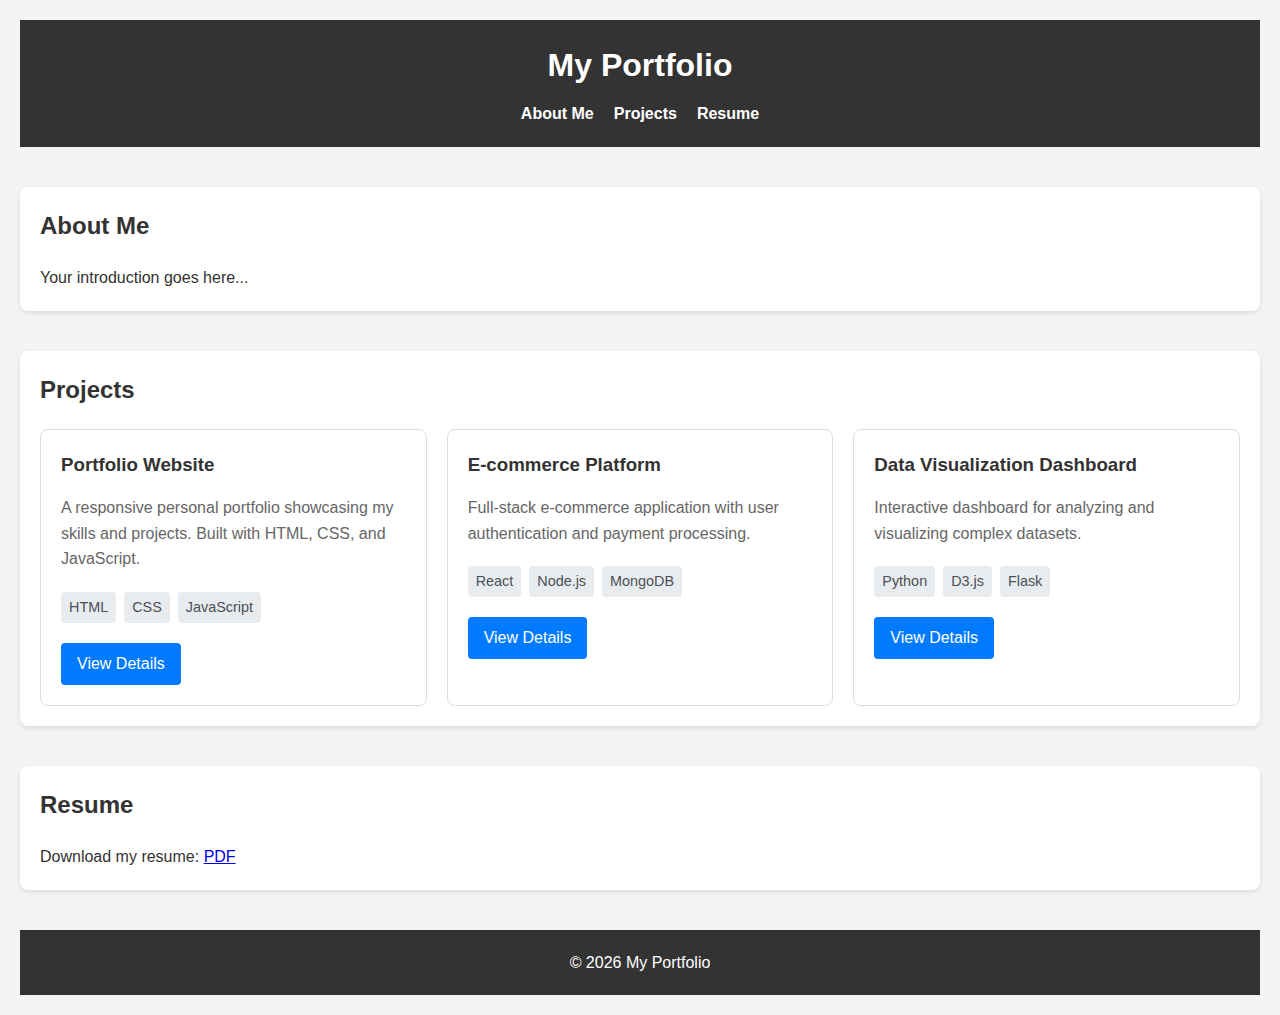
==== index.html @ 11a11910 "Initial Portfol" ====
<!DOCTYPE html>
<html lang="en">
<head>
    <meta charset="UTF-8">
    <meta name="viewport" content="width=device-width, initial-scale=1.0">
    <title>My Portfolio</title>
    <link rel="stylesheet" href="styles.css">
</head>
<body>
    <header>
        <h1>My Portfolio</h1>
        <nav>
            <ul>
                <li><a href="#about">About Me</a></li>
                <li><a href="#projects">Projects</a></li>
                <li><a href="#resume">Resume</a></li>
            </ul>
        </nav>
    </header>

    <section id="about">
        <h2>About Me</h2>
        <p>Your introduction goes here...</p>
    </section>

    <section id="projects">
        <h2>Projects</h2>
        <div class="project-grid">
            <div class="project-card">
                <h3>Portfolio Website</h3>
                <p>A responsive personal portfolio showcasing my skills and projects. Built with HTML, CSS, and JavaScript.</p>
                <div class="tech-stack">
                    <span class="tech">HTML</span>
                    <span class="tech">CSS</span>
                    <span class="tech">JavaScript</span>
                </div>
                <a href="#" class="project-link">View Details</a>
            </div>
            
            <div class="project-card">
                <h3>E-commerce Platform</h3>
                <p>Full-stack e-commerce application with user authentication and payment processing.</p>
                <div class="tech-stack">
                    <span class="tech">React</span>
                    <span class="tech">Node.js</span>
                    <span class="tech">MongoDB</span>
                </div>
                <a href="#" class="project-link">View Details</a>
            </div>
            
            <div class="project-card">
                <h3>Data Visualization Dashboard</h3>
                <p>Interactive dashboard for analyzing and visualizing complex datasets.</p>
                <div class="tech-stack">
                    <span class="tech">Python</span>
                    <span class="tech">D3.js</span>
                    <span class="tech">Flask</span>
                </div>
                <a href="#" class="project-link">View Details</a>
            </div>
        </div>
    </section>

    <section id="resume">
        <h2>Resume</h2>
        <p>Download my resume: <a href="resume.pdf">PDF</a></p>
    </section>

    <footer>
        <p>&copy; 2023 My Portfolio</p>
    </footer>

    <script src="script.js"></script>
</body>
</html>
---- styles.css ----
/* Basic Reset */
* {
    margin: 0;
    padding: 0;
    box-sizing: border-box;
}

body {
    font-family: 'Segoe UI', sans-serif;
    line-height: 1.6;
    color: #333;
    background-color: #f4f4f4;
    padding: 20px;
}

/* Header */
header {
    background: #333;
    color: #fff;
    padding: 20px 0;
    text-align: center;
}

header h1 {
    margin-bottom: 10px;
}

nav ul {
    list-style: none;
    display: flex;
    justify-content: center;
    gap: 20px;
}

nav a {
    color: #fff;
    text-decoration: none;
    font-weight: bold;
}

/* Sections */
section {
    margin: 40px 0;
    padding: 20px;
    background: #fff;
    border-radius: 8px;
    box-shadow: 0 2px 5px rgba(0,0,0,0.1);
}

h2 {
    color: #333;
    margin-bottom: 20px;
}

/* Project Grid */
.project-grid {
    display: grid;
    grid-template-columns: repeat(auto-fit, minmax(300px, 1fr));
    gap: 20px;
}

.project-card {
    background: #fff;
    padding: 20px;
    border: 1px solid #ddd;
    border-radius: 8px;
    transition: all 0.3s ease;
}

.project-card h3 {
    color: #333;
    margin-bottom: 15px;
}

.project-card p {
    color: #666;
    margin-bottom: 20px;
}

.tech-stack {
    display: flex;
    gap: 8px;
    flex-wrap: wrap;
    margin-bottom: 20px;
}

.tech {
    background: #e9ecef;
    color: #495057;
    padding: 4px 8px;
    border-radius: 4px;
    font-size: 0.9em;
}

.project-link {
    display: inline-block;
    padding: 8px 16px;
    background: #007bff;
    color: #fff;
    text-decoration: none;
    border-radius: 4px;
    transition: background 0.3s ease;
}

.project-link:hover {
    background: #0056b3;
}

/* Footer */
footer {
    text-align: center;
    margin-top: 40px;
    padding: 20px;
    background: #333;
    color: #fff;
}

/* Responsive Design */
@media (max-width: 768px) {
    nav ul {
        flex-direction: column;
        gap: 10px;
    }
    
    .project-grid {
        grid-template-columns: 1fr;
    }
}
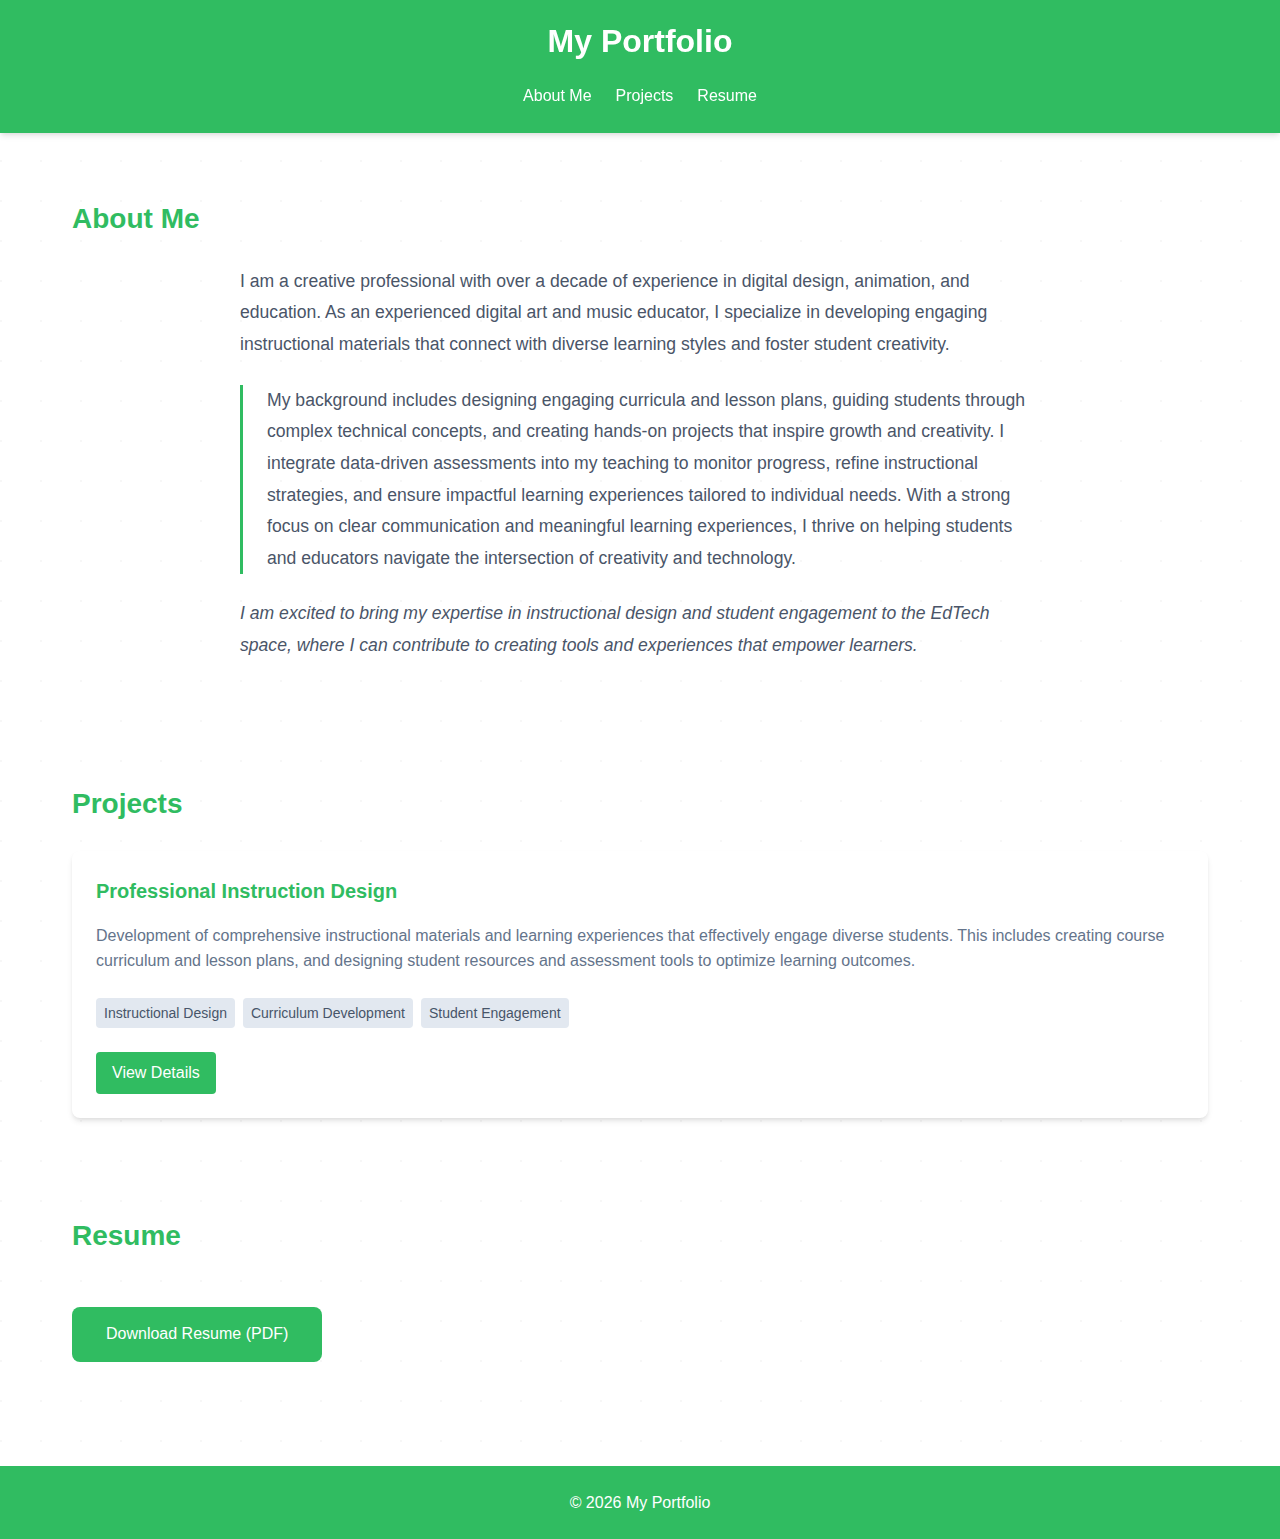
==== commit 46cfef62: "Revision 1" ====
--- a/index.html
+++ b/index.html
@@ -20,56 +20,41 @@
 
     <section id="about">
         <h2>About Me</h2>
-        <p>Your introduction goes here...</p>
+        <div class="about-content">
+            <p class="about-intro">I am a creative professional with over a decade of experience in digital design, animation, and education. As an experienced digital art and music educator, I specialize in developing engaging instructional materials that connect with diverse learning styles and foster student creativity.</p>
+            
+            <p class="about-details">My background includes designing engaging curricula and lesson plans, guiding students through complex technical concepts, and creating hands-on projects that inspire growth and creativity. I integrate data-driven assessments into my teaching to monitor progress, refine instructional strategies, and ensure impactful learning experiences tailored to individual needs. With a strong focus on clear communication and meaningful learning experiences, I thrive on helping students and educators navigate the intersection of creativity and technology.</p>
+            
+            <p class="about-conclusion">I am excited to bring my expertise in instructional design and student engagement to the EdTech space, where I can contribute to creating tools and experiences that empower learners.</p>
+        </div>
     </section>
 
     <section id="projects">
         <h2>Projects</h2>
         <div class="project-grid">
             <div class="project-card">
-                <h3>Portfolio Website</h3>
-                <p>A responsive personal portfolio showcasing my skills and projects. Built with HTML, CSS, and JavaScript.</p>
+                <h3>Professional Instruction Design</h3>
+                <p>Development of comprehensive instructional materials and learning experiences that effectively engage diverse students. This includes creating course curriculum and lesson plans, and designing student resources and assessment tools to optimize learning outcomes.</p>
                 <div class="tech-stack">
-                    <span class="tech">HTML</span>
-                    <span class="tech">CSS</span>
-                    <span class="tech">JavaScript</span>
+                    <span class="tech">Instructional Design</span>
+                    <span class="tech">Curriculum Development</span>
+                    <span class="tech">Student Engagement</span>
                 </div>
-                <a href="#" class="project-link">View Details</a>
-            </div>
-            
-            <div class="project-card">
-                <h3>E-commerce Platform</h3>
-                <p>Full-stack e-commerce application with user authentication and payment processing.</p>
-                <div class="tech-stack">
-                    <span class="tech">React</span>
-                    <span class="tech">Node.js</span>
-                    <span class="tech">MongoDB</span>
-                </div>
-                <a href="#" class="project-link">View Details</a>
-            </div>
-            
-            <div class="project-card">
-                <h3>Data Visualization Dashboard</h3>
-                <p>Interactive dashboard for analyzing and visualizing complex datasets.</p>
-                <div class="tech-stack">
-                    <span class="tech">Python</span>
-                    <span class="tech">D3.js</span>
-                    <span class="tech">Flask</span>
-                </div>
-                <a href="#" class="project-link">View Details</a>
+                <a href="project-details.html" class="project-link">View Details</a>
             </div>
         </div>
     </section>
 
     <section id="resume">
         <h2>Resume</h2>
-        <p>Download my resume: <a href="resume.pdf">PDF</a></p>
+        <a href="Tom Burke Resume.pdf" download class="download-btn">
+            Download Resume (PDF)
+        </a>
     </section>
 
     <footer>
-        <p>&copy; 2023 My Portfolio</p>
+        <p>&copy; 2025 Tom Burke | tomburke1321@gmail.com</p>
     </footer>
 
     <script src="script.js"></script>
 </body>
-</html>
--- a/styles.css
+++ b/styles.css
@@ -1,128 +1,514 @@
-/* Basic Reset */
+:root {
+    --primary-color: #30bc61;
+    --secondary-color: #259c4f;
+    --background-color: #ffffff;
+    --text-color: #1E1E1E;
+    --card-bg: #ffffff;
+    --shadow: 0 4px 6px -1px rgba(0, 0, 0, 0.1), 0 2px 4px -1px rgba(0, 0, 0, 0.06);
+}
+
+@import url('https://fonts.googleapis.com/css2?family=Poppins:wght@400;500;600;700&family=Inter:wght@400;500;600;700&display=swap');
+
 * {
     margin: 0;
     padding: 0;
     box-sizing: border-box;
 }
 
+html {
+    scroll-behavior: smooth;
+}
+
 body {
-    font-family: 'Segoe UI', sans-serif;
+    font-family: 'Poppins', 'Inter', sans-serif;
     line-height: 1.6;
-    color: #333;
-    background-color: #f4f4f4;
-    padding: 20px;
+    color: var(--text-color);
+    background-color: var(--background-color);
+    background-image: radial-gradient(circle at 1px 1px, rgba(0,0,0,0.03) 1px, transparent 0);
+    background-size: 40px 40px;
+    padding: 0;
+}
+
+/* About Section */
+.about-content {
+    max-width: 800px;
+    margin: 0 auto;
+}
+
+.about-content p {
+    margin-bottom: 1.5rem;
+    font-size: 1.1rem;
+    line-height: 1.8;
+    color: #4a5568;
+}
+
+.about-intro {
+    font-weight: 500;
+}
+
+.about-details {
+    padding-left: 1.5rem;
+    border-left: 3px solid var(--primary-color);
+}
+
+.about-conclusion {
+    font-style: italic;
+    color: var(--primary-color);
 }
 
 /* Header */
 header {
-    background: #333;
+    background: var(--primary-color);
     color: #fff;
-    padding: 20px 0;
+    padding: 1rem 0;
     text-align: center;
+    position: sticky;
+    top: 0;
+    z-index: 100;
+    box-shadow: var(--shadow);
 }
 
 header h1 {
-    margin-bottom: 10px;
+    font-size: 2rem;
+    font-weight: 700;
+    margin-bottom: 0.5rem;
 }
 
 nav ul {
     list-style: none;
     display: flex;
     justify-content: center;
-    gap: 20px;
+    gap: 1.5rem;
+    padding: 0.5rem 0;
 }
 
 nav a {
     color: #fff;
     text-decoration: none;
-    font-weight: bold;
+    font-weight: 500;
+    transition: opacity 0.2s ease;
+}
+
+nav a:hover {
+    opacity: 0.8;
 }
 
 /* Sections */
 section {
-    margin: 40px 0;
-    padding: 20px;
-    background: #fff;
-    border-radius: 8px;
-    box-shadow: 0 2px 5px rgba(0,0,0,0.1);
+    margin: 2rem auto;
+    padding: 2rem;
+    max-width: 1200px;
 }
 
 h2 {
-    color: #333;
-    margin-bottom: 20px;
+    font-size: 1.75rem;
+    font-weight: 600;
+    margin-bottom: 1.5rem;
+    color: var(--primary-color);
 }
 
 /* Project Grid */
 .project-grid {
     display: grid;
     grid-template-columns: repeat(auto-fit, minmax(300px, 1fr));
-    gap: 20px;
+    gap: 1.5rem;
 }
 
 .project-card {
-    background: #fff;
-    padding: 20px;
-    border: 1px solid #ddd;
-    border-radius: 8px;
-    transition: all 0.3s ease;
+    background: var(--card-bg);
+    padding: 1.5rem;
+    border-radius: 0.5rem;
+    box-shadow: var(--shadow);
+    transition: transform 0.2s ease, box-shadow 0.2s ease;
+}
+
+.project-card:hover {
+    transform: translateY(-5px);
+    box-shadow: 0 10px 15px -3px rgba(0, 0, 0, 0.1);
 }
 
 .project-card h3 {
-    color: #333;
-    margin-bottom: 15px;
+    font-size: 1.25rem;
+    font-weight: 600;
+    margin-bottom: 1rem;
+    color: var(--primary-color);
 }
 
 .project-card p {
-    color: #666;
-    margin-bottom: 20px;
+    color: #64748b;
+    margin-bottom: 1.5rem;
 }
 
 .tech-stack {
     display: flex;
-    gap: 8px;
+    gap: 0.5rem;
     flex-wrap: wrap;
-    margin-bottom: 20px;
+    margin-bottom: 1.5rem;
 }
 
 .tech {
-    background: #e9ecef;
-    color: #495057;
-    padding: 4px 8px;
-    border-radius: 4px;
-    font-size: 0.9em;
+    background: #e2e8f0;
+    color: #475569;
+    padding: 0.25rem 0.5rem;
+    border-radius: 0.25rem;
+    font-size: 0.875rem;
+    font-weight: 500;
 }
 
 .project-link {
     display: inline-block;
-    padding: 8px 16px;
-    background: #007bff;
+    padding: 0.5rem 1rem;
+    background: var(--primary-color);
     color: #fff;
     text-decoration: none;
-    border-radius: 4px;
-    transition: background 0.3s ease;
+    border-radius: 0.25rem;
+    font-weight: 500;
+    transition: background 0.2s ease;
 }
 
 .project-link:hover {
-    background: #0056b3;
+    background: var(--secondary-color);
+}
+
+/* Download Button */
+.download-btn {
+    display: inline-block;
+    margin: 1.5rem 0;
+    padding: 0.8rem 2rem;
+    background-color: var(--primary-color);
+    color: white;
+    text-decoration: none;
+    border-radius: 0.5rem;
+    font-weight: 500;
+    transition: all 0.2s ease;
+    border: 2px solid transparent;
+}
+
+.download-btn:hover {
+    background-color: white;
+    color: var(--primary-color);
+    border-color: var(--primary-color);
+    transform: translateY(-2px);
+    box-shadow: 0 4px 6px rgba(0, 0, 0, 0.1);
 }
 
 /* Footer */
 footer {
     text-align: center;
-    margin-top: 40px;
-    padding: 20px;
-    background: #333;
+    padding: 1.5rem;
+    background: var(--primary-color);
     color: #fff;
+    margin-top: 3rem;
 }
 
 /* Responsive Design */
 @media (max-width: 768px) {
+    section {
+        padding: 1rem;
+    }
+    
     nav ul {
         flex-direction: column;
-        gap: 10px;
+        gap: 0.75rem;
     }
     
     .project-grid {
         grid-template-columns: 1fr;
     }
 }
+
+/* Image Styles */
+.responsive-image {
+    width: 100%;
+    height: auto;
+    display: block;
+    transition: transform 0.3s ease;
+    max-height: none;
+    object-fit: contain;
+    margin: 1rem 0;
+}
+
+.student-resources h3 {
+    text-align: center;
+    margin-top: 3rem;
+    margin-bottom: 1.5rem;
+}
+
+.student-resources img {
+    max-height: 800px;
+    width: 100%;
+    height: auto;
+    object-fit: contain;
+    margin: 2rem 0;
+}
+
+.student-resources .instructions-image {
+    max-height: 800px;
+    width: 100%;
+    height: auto;
+    object-fit: contain;
+    margin: 2rem 0;
+}
+
+.teacher-example-image {
+    max-height: 1000px;
+    width: 100%;
+    height: auto;
+    object-fit: contain;
+    margin: 2rem 0;
+}
+
+.image-caption-container {
+    margin: 2rem 0;
+    text-align: center;
+}
+
+.image-caption-container img {
+    max-height: 600px !important;
+    width: 100%;
+    height: auto;
+    object-fit: contain;
+}
+
+.image-caption {
+    margin-top: 0.5rem;
+    font-size: 0.9rem;
+    color: #666;
+    font-style: italic;
+}
+
+.handouts-grid {
+    display: grid;
+    grid-template-columns: repeat(auto-fit, minmax(400px, 1fr));
+    gap: 2rem;
+    margin: 2rem 0;
+}
+
+.handouts-grid img {
+    width: 100%;
+    height: auto;
+    max-height: 800px;
+    object-fit: contain;
+}
+
+/* Student Work Gallery */
+.student-work {
+    margin: 4rem 0;
+}
+
+.gallery {
+    display: grid;
+    grid-template-columns: repeat(auto-fit, minmax(250px, 1fr));
+    gap: 1.5rem;
+    margin: 2rem 0;
+}
+
+.gallery-item {
+    position: relative;
+    overflow: hidden;
+    border-radius: 0.5rem;
+    cursor: pointer;
+    transition: transform 0.3s ease;
+}
+
+.gallery-item img {
+    width: 100%;
+    height: 200px;
+    object-fit: cover;
+    display: block;
+    transition: transform 0.3s ease;
+}
+
+.gallery-item:hover img {
+    transform: scale(1.05);
+}
+
+/* Lightbox Styles */
+.lightbox {
+    display: none;
+    position: fixed;
+    z-index: 1000;
+    left: 0;
+    top: 0;
+    width: 100%;
+    height: 100%;
+    background-color: rgba(0, 0, 0, 0.9);
+    justify-content: center;
+    align-items: center;
+}
+
+.lightbox.active {
+    display: flex;
+}
+
+.lightbox-content {
+    position: relative;
+    max-width: 90%;
+    max-height: 90%;
+}
+
+.lightbox-img {
+    max-width: 100%;
+    max-height: 80vh;
+    object-fit: contain;
+    border-radius: 0.5rem;
+}
+
+.lightbox-close {
+    position: absolute;
+    top: 20px;
+    right: 30px;
+    color: white;
+    font-size: 40px;
+    font-weight: bold;
+    cursor: pointer;
+    transition: opacity 0.3s ease;
+}
+
+.lightbox-close:hover {
+    opacity: 0.7;
+}
+
+.lightbox-nav {
+    position: absolute;
+    top: 50%;
+    transform: translateY(-50%);
+    color: white;
+    font-size: 40px;
+    cursor: pointer;
+    padding: 10px;
+    background-color: rgba(0, 0, 0, 0.5);
+    border-radius: 50%;
+    transition: opacity 0.3s ease;
+}
+
+.lightbox-nav:hover {
+    opacity: 0.7;
+}
+
+.lightbox-prev {
+    left: 30px;
+}
+
+.lightbox-next {
+    right: 30px;
+}
+
+@media (max-width: 768px) {
+    .gallery {
+        grid-template-columns: repeat(auto-fit, minmax(200px, 1fr));
+    }
+    
+    .lightbox-nav {
+        font-size: 30px;
+        padding: 8px;
+    }
+    
+    .lightbox-close {
+        font-size: 30px;
+        top: 15px;
+        right: 20px;
+    }
+}
+
+.project-overview {
+    display: grid;
+    grid-template-columns: 1fr 1fr;
+    gap: 2rem;
+    align-items: start;
+}
+
+.project-overview > div:first-child {
+    padding-right: 2rem;
+}
+
+.featured-student-work {
+    margin: 0;
+    height: 100%;
+}
+
+.featured-student-work {
+    margin: 2rem 0;
+}
+
+.featured-card {
+    background: var(--card-bg);
+    border-radius: 0.5rem;
+    overflow: hidden;
+    box-shadow: var(--shadow);
+    transition: transform 0.3s ease, box-shadow 0.3s ease;
+}
+
+.featured-card:hover {
+    transform: translateY(-5px);
+    box-shadow: 0 10px 20px rgba(0, 0, 0, 0.15);
+}
+
+.featured-image {
+    width: 100%;
+    height: 300px;
+    object-fit: cover;
+    border-bottom: 3px solid var(--primary-color);
+}
+
+.featured-content {
+    padding: 1.5rem;
+}
+
+.featured-content h3 {
+    color: var(--primary-color);
+    margin-bottom: 1rem;
+    font-size: 1.5rem;
+}
+
+.featured-content p {
+    color: #4a5568;
+    line-height: 1.6;
+}
+
+@media (min-width: 768px) {
+    .featured-card {
+        display: grid;
+        grid-template-columns: 1fr 1fr;
+        align-items: center;
+    }
+    
+    .featured-image {
+        height: 100%;
+        border-bottom: none;
+        border-right: 3px solid var(--primary-color);
+    }
+    
+    .featured-content {
+        padding: 2rem;
+    }
+}
+
+@media (min-width: 768px) {
+    .project-overview {
+        grid-template-columns: 1fr 1fr;
+        align-items: start;
+    }
+    
+    .image-container {
+        margin: 0;
+        max-width: 100%;
+        height: 100%;
+    }
+    
+    .responsive-image {
+        max-height: 300px;
+    }
+}
+
+@media (max-width: 767px) {
+    .image-container {
+        margin: 1rem -1rem;
+        border-radius: 0;
+        padding: 0.5rem;
+    }
+    
+    .responsive-image {
+        max-height: 250px;
+    }
+}
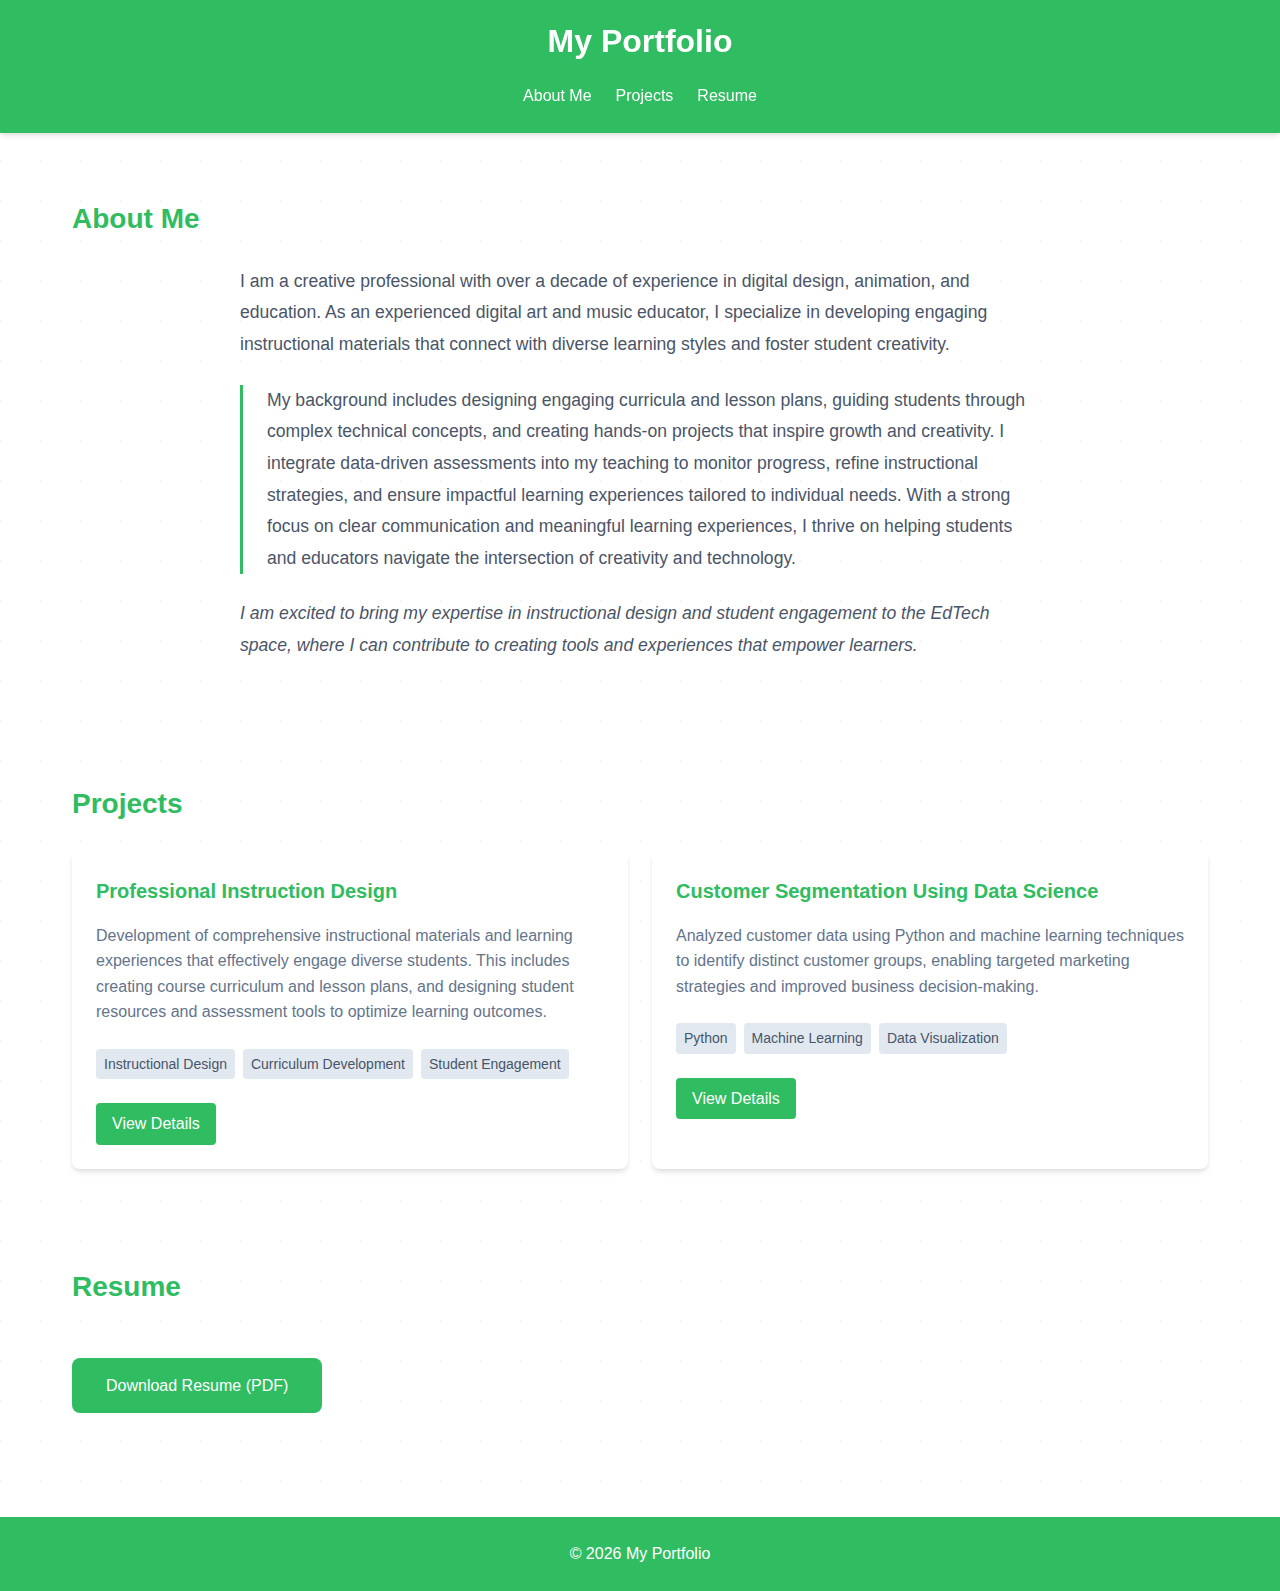
==== commit f2820a3d: "Added Customer Segmentation project and other revisions" ====
--- a/index.html
+++ b/index.html
@@ -42,6 +42,16 @@
                 </div>
                 <a href="project-details.html" class="project-link">View Details</a>
             </div>
+            <div class="project-card">
+                <h3>Customer Segmentation Using Data Science</h3>
+                <p>Analyzed customer data using Python and machine learning techniques to identify distinct customer groups, enabling targeted marketing strategies and improved business decision-making.</p>
+                <div class="tech-stack">
+                    <span class="tech">Python</span>
+                    <span class="tech">Machine Learning</span>
+                    <span class="tech">Data Visualization</span>
+                </div>
+                <a href="Customer-Segmentation-Using-Data-Science/customer-segmentation-details.html" class="project-link">View Details</a>
+            </div>
         </div>
     </section>
 
--- a/styles.css
+++ b/styles.css
@@ -218,6 +218,19 @@
 }
 
 /* Image Styles */
+.centered-image {
+    display: block;
+    margin: 0 auto;
+    max-width: 80%;
+}
+
+.instruction-description {
+    text-align: center;
+    font-size: 0.9rem;
+    color: #666;
+    margin: 0.5rem 0 1.5rem 0;
+}
+
 .responsive-image {
     width: 100%;
     height: auto;
@@ -512,3 +525,40 @@
         max-height: 250px;
     }
 }
+
+/* Project Image Styles */
+.project-content {
+    display: grid;
+    grid-template-columns: 1fr;
+    gap: 2rem;
+    margin: 2rem 0;
+}
+
+@media (min-width: 768px) {
+    .project-content {
+        grid-template-columns: 1.5fr 1fr;
+        align-items: start;
+    }
+}
+
+.project-image {
+    max-width: 100%;
+    height: auto;
+    border-radius: 0.5rem;
+    box-shadow: var(--shadow);
+    transition: transform 0.3s ease;
+}
+
+.project-image:hover {
+    transform: scale(1.02);
+}
+
+.project-text {
+    order: -1;
+}
+
+@media (min-width: 768px) {
+    .project-text {
+        order: 0;
+    }
+}
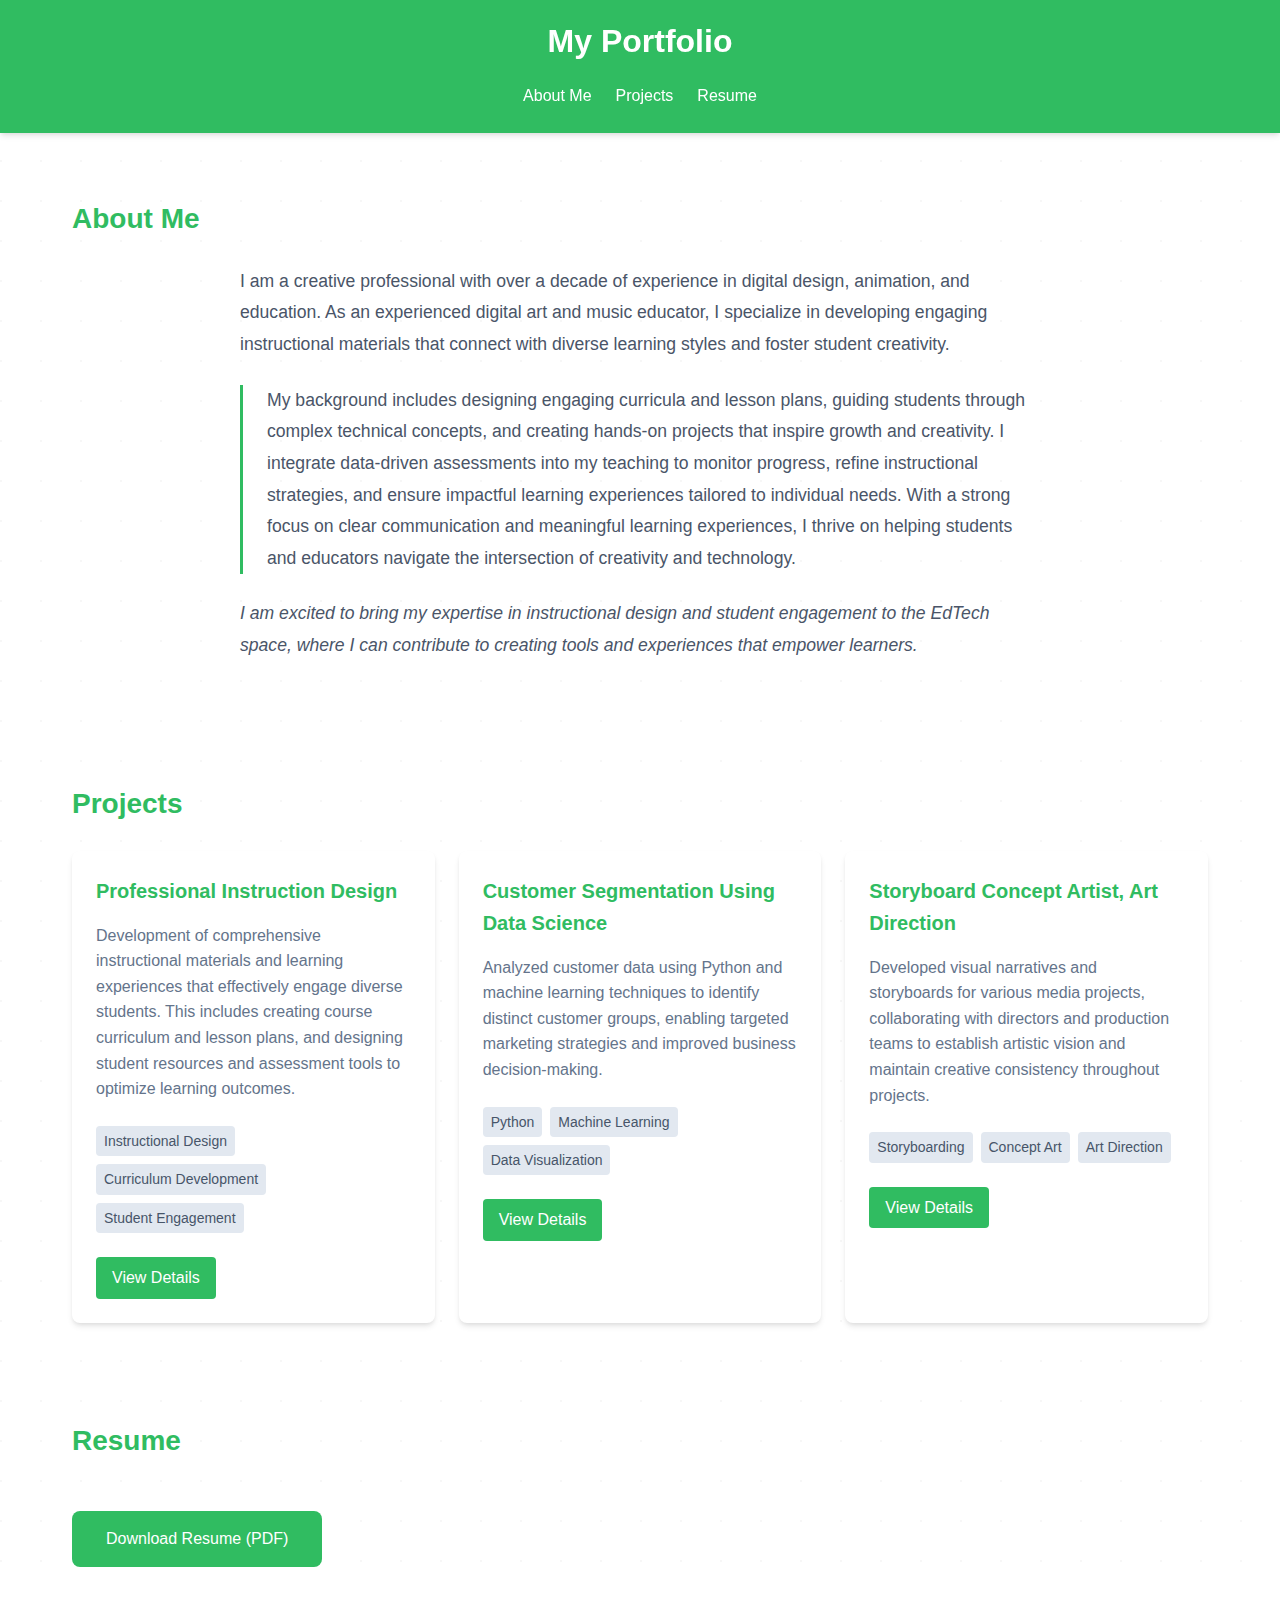
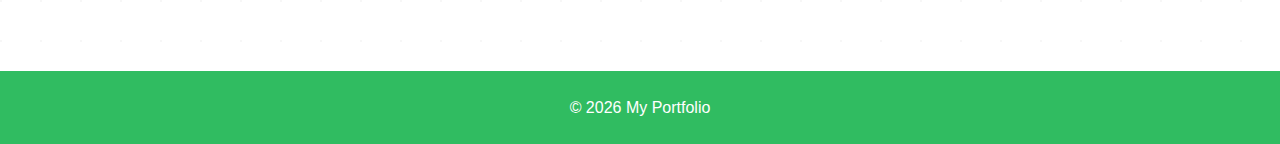
==== commit 2e870a8f: "eLearning Course Designer" ====
--- a/index.html
+++ b/index.html
@@ -52,12 +52,22 @@
                 </div>
                 <a href="Customer-Segmentation-Using-Data-Science/customer-segmentation-details.html" class="project-link">View Details</a>
             </div>
+            <div class="project-card">
+                <h3>Storyboard Concept Artist, Art Direction</h3>
+                <p>Developed visual narratives and storyboards for various media projects, collaborating with directors and production teams to establish artistic vision and maintain creative consistency throughout projects.</p>
+                <div class="tech-stack">
+                    <span class="tech">Storyboarding</span>
+                    <span class="tech">Concept Art</span>
+                    <span class="tech">Art Direction</span>
+                </div>
+                <a href="#" class="project-link">View Details</a>
+            </div>
         </div>
     </section>
 
     <section id="resume">
         <h2>Resume</h2>
-        <a href="Tom Burke Resume.pdf" download class="download-btn">
+        <a href="Tom Burke - Resume.pdf" download class="download-btn">
             Download Resume (PDF)
         </a>
     </section>
